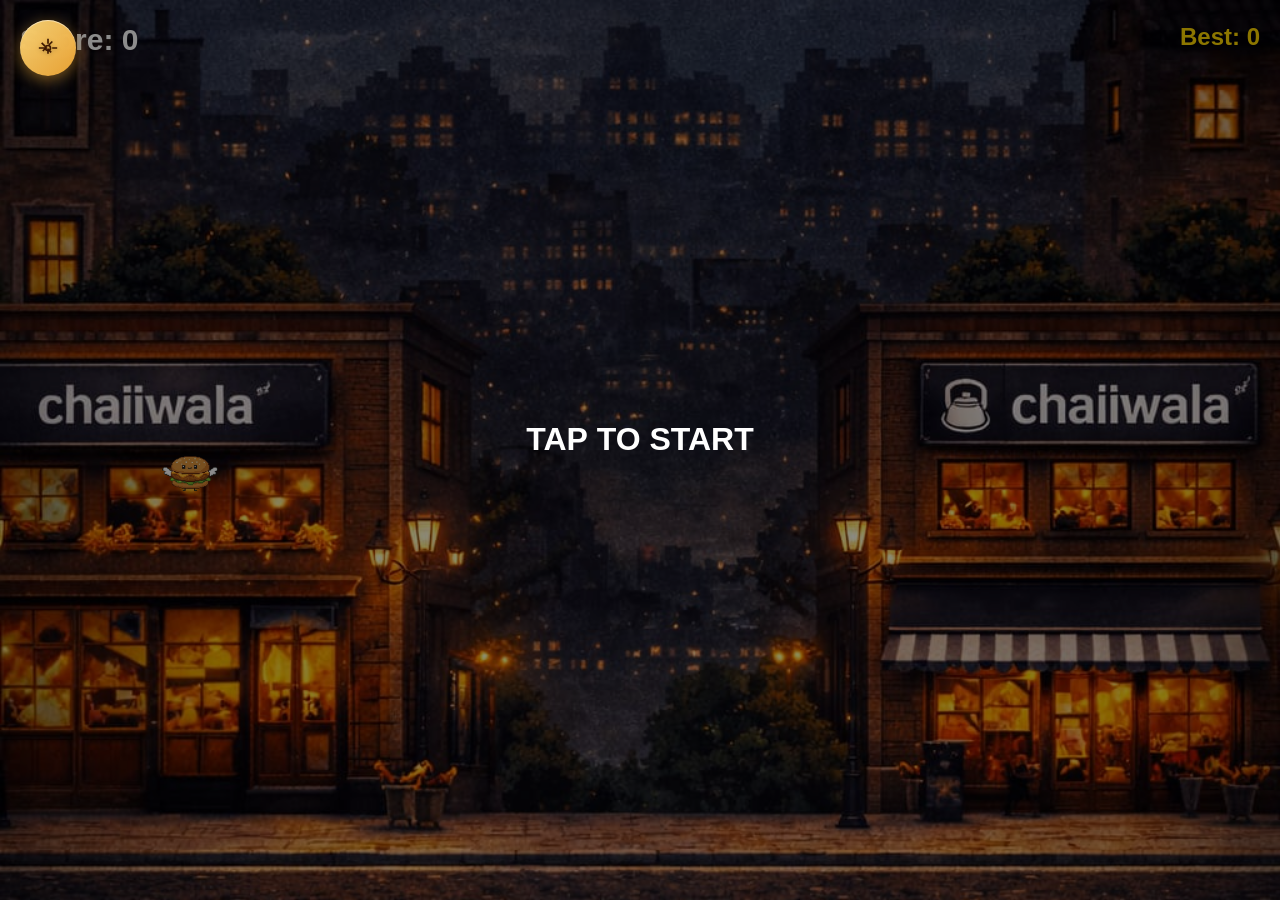
==== game.html @ 8007f1ac "Added a setting button to the home page and the game page. Also added the audios and dark and light " ====
<!DOCTYPE html>
<html lang="en">
<head>
    <meta charset="UTF-8">
    <meta name="viewport" content="width=device-width, initial-scale=1.0">
    <title>Flappy Chaiiwala</title>
    <link rel="manifest" href="/chaiiwala-bird/manifest.json">
    <meta name="theme-color" content="#ff6b35">
    <meta name="apple-mobile-web-app-capable" content="yes">
    <meta name="apple-mobile-web-app-status-bar-style" content="black-translucent">
    <meta name="apple-mobile-web-app-title" content="Flappy Chaiiwala">
    <link rel="apple-touch-icon" href="/chaiiwala-bird/img/burger.png">
    <link rel="stylesheet" href="game.css">
    <script src="game.js"></script>
</head>
<body>
    <canvas id="board"></canvas>


    <button id="settings-btn" class="settings-btn" onclick="toggleSettings()">
      <svg width="20" height="20" viewBox="0 0 24 24" fill="none" stroke="currentColor" stroke-width="2">
        <circle cx="12" cy="12" r="3"></circle>
        <path d="M12 1v6m0 6v6m5.2-14.8l-4.2 4.2m-3 3l-4.2 4.2M23 12h-6m-6 0H1m14.8 5.2l-4.2-4.2m-3-3l-4.2-4.2"></path>
      </svg>
    </button>


    <div id="settings-panel" class="settings-panel">
      <div class="settings-content">
        <h2 class="settings-title">SETTINGS</h2>
        
        <div class="setting-item">
          <label class="setting-label">
            <span>THEME</span>
            <div class="toggle-container">
              <span class="toggle-option">🌙 DARK</span>
              <label class="toggle-switch">
                <input type="checkbox" id="theme-toggle" onchange="toggleTheme()">
                <span class="toggle-slider"></span>
              </label>
              <span class="toggle-option">☀️ LIGHT</span>
            </div>
          </label>
        </div>

        <div class="setting-item">
          <label class="setting-label">
            <span>🎵 MUSIC</span>
            <label class="toggle-switch">
              <input type="checkbox" id="music-toggle" checked onchange="toggleMusic()">
              <span class="toggle-slider"></span>
            </label>
          </label>
        </div>

        <div class="setting-item">
          <label class="setting-label">
            <span>🔊 SOUND</span>
            <label class="toggle-switch">
              <input type="checkbox" id="sfx-toggle" checked onchange="toggleSFX()">
              <span class="toggle-slider"></span>
            </label>
          </label>
        </div>

        <button class="close-settings-btn" onclick="toggleSettings()">CLOSE</button>
      </div>
    </div>

    <div id="game-over-overlay" style="display: none;">
      <img id="game-over-bg" src="img/game_over_bg.png" alt="Game Over" class="game-over-bg">
      <div class="game-over-content">
        <div id="new-high-score" class="new-high-score">🎉 NEW HIGH SCORE! 🎉</div>
        <div class="score-display">
          <div class="current-score">Score: <span id="final-score">0</span></div>
          <div class="high-score">Best: <span id="display-high-score">0</span></div>
        </div>
        <button id="replay-btn" class="replay-button">REPLAY</button>
      </div>
    </div>
</body>
</html>
---- game.css ----
@import url('https://fonts.googleapis.com/css2?family=Press+Start+2P&display=swap');

html {
    margin: 0;
    padding: 0;
}

body {
    margin: 0;
    padding: 0;
    font-family:"Press Start 2P", cursive;
    text-align:center;
    transition: background 0.3s ease;
}

body.light-theme {
    background: #f5e6d3;
}

#board {
    display: block;
    margin: 0;
    padding: 0;
    width: 100vw;
    height: 100vh;
    background-image: url('img/game_bg_dark.jpg');
    background-size: cover;
    background-position: center;
    transition: background-image 0.3s ease;
}

body.light-theme #board {
    background-image: url('img/gamer_bg_light.png');
}

/* ── SETTINGS BUTTON (TOP LEFT) ── */
.settings-btn {
    position: fixed;
    top: 20px;
    left: 20px;
    z-index: 998;
    width: 56px;
    height: 56px;
    border-radius: 50%;
    border: none;
    background: linear-gradient(135deg, rgba(255, 217, 122, 0.95) 0%, rgba(244, 169, 53, 0.95) 100%);
    color: #3d1800;
    cursor: pointer;
    display: flex;
    align-items: center;
    justify-content: center;
    box-shadow: 
        0 4px 15px rgba(244, 169, 53, 0.5),
        0 2px 8px rgba(0, 0, 0, 0.3),
        inset 0 1px 0 rgba(255, 255, 255, 0.5);
    backdrop-filter: blur(10px);
    transition: all 0.3s cubic-bezier(0.34, 1.56, 0.64, 1);
}

body.light-theme .settings-btn {
    background: linear-gradient(135deg, rgba(255, 248, 231, 0.95) 0%, rgba(255, 228, 181, 0.95) 100%);
    border: 2px solid #7a3e00;
    color: #7a3e00;
    box-shadow: 
        0 4px 15px rgba(122, 62, 0, 0.3),
        0 2px 8px rgba(0, 0, 0, 0.2),
        inset 0 1px 0 rgba(255, 255, 255, 0.8);
}

.settings-btn:hover {
    transform: scale(1.1) rotate(90deg);
    box-shadow: 
        0 6px 20px rgba(244, 169, 53, 0.7),
        0 3px 10px rgba(0, 0, 0, 0.4),
        inset 0 1px 0 rgba(255, 255, 255, 0.6);
}

.settings-btn:active {
    transform: scale(0.95) rotate(90deg);
    box-shadow: 
        0 2px 8px rgba(244, 169, 53, 0.3),
        inset 0 2px 4px rgba(0, 0, 0, 0.2);
}

.settings-btn svg {
    transition: transform 0.3s ease;
    filter: drop-shadow(0 1px 2px rgba(0, 0, 0, 0.2));
}

.settings-btn:hover svg {
    transform: rotate(180deg);
}
/* ── SETTINGS PANEL ── */
.settings-panel {
    position: fixed;
    top: 0;
    left: -100%;
    width: min(350px, 85vw);
    height: 100vh;
    background: linear-gradient(160deg, #3d1800 0%, #5a2500 60%, #3d1800 100%);
    border-right: 4px solid #f4a935;
    z-index: 999;
    transition: left 0.3s cubic-bezier(0.34,1.56,0.64,1);
    box-shadow: 4px 0 30px rgba(0,0,0,0.5);
    padding: 80px 25px 25px;
    overflow-y: auto;
}

body.light-theme .settings-panel {
    background: linear-gradient(160deg, #fff8e7 0%, #ffe4b5 60%, #fff8e7 100%);
    border-right-color: #7a3e00;
}

.settings-panel.active {
    left: 0;
}

.settings-content {
    display: flex;
    flex-direction: column;
    gap: 25px;
}

.settings-title {
    font-family: 'Press Start 2P', monospace;
    font-size: 16px;
    color: #ffd97a;
    text-align: center;
    text-shadow: 0 2px 8px rgba(244,169,53,0.6);
    margin-bottom: 10px;
}

body.light-theme .settings-title {
    color: #7a3e00;
    text-shadow: 0 2px 4px rgba(122,62,0,0.3);
}

.setting-item {
    background: rgba(0,0,0,0.2);
    padding: 18px;
    border-radius: 12px;
    border: 2px solid rgba(244,169,53,0.3);
}

body.light-theme .setting-item {
    background: rgba(255,255,255,0.5);
    border-color: rgba(122,62,0,0.3);
}

.setting-label {
    display: flex;
    justify-content: space-between;
    align-items: center;
    font-family: 'Press Start 2P', monospace;
    font-size: 11px;
    color: #ffd97a;
    cursor: pointer;
}

body.light-theme .setting-label {
    color: #3d1800;
}

.toggle-container {
    display: flex;
    align-items: center;
    gap: 8px;
}

.toggle-option {
    font-size: 14px;
}

/* Toggle Switch */
.toggle-switch {
    position: relative;
    display: inline-block;
    width: 52px;
    height: 28px;
}

.toggle-switch input {
    opacity: 0;
    width: 0;
    height: 0;
}

.toggle-slider {
    position: absolute;
    cursor: pointer;
    top: 0;
    left: 0;
    right: 0;
    bottom: 0;
    background-color: #7a3e00;
    transition: 0.3s;
    border-radius: 28px;
    border: 2px solid #f4a935;
}

body.light-theme .toggle-slider {
    background-color: #ffe4b5;
    border-color: #7a3e00;
}

.toggle-slider:before {
    position: absolute;
    content: "";
    height: 20px;
    width: 20px;
    left: 2px;
    bottom: 2px;
    background-color: #ffd97a;
    transition: 0.3s;
    border-radius: 50%;
}

body.light-theme .toggle-slider:before {
    background-color: #7a3e00;
}

input:checked + .toggle-slider {
    background-color: #f4a935;
}

body.light-theme input:checked + .toggle-slider {
    background-color: #7a3e00;
}

input:checked + .toggle-slider:before {
    transform: translateX(24px);
    background-color: #3d1800;
}

body.light-theme input:checked + .toggle-slider:before {
    background-color: #ffd97a;
}

.close-settings-btn {
    font-family: 'Press Start 2P', monospace;
    font-size: 11px;
    color: #3b1a00;
    background: linear-gradient(180deg, #ffd97a 0%, #f4a935 50%, #e08010 100%);
    border: 3px solid #7a3e00;
    border-radius: 10px;
    padding: 12px 32px;
    cursor: pointer;
    box-shadow: 0 4px 0 #7a3e00;
    transition: transform 0.1s, box-shadow 0.1s;
    width: 100%;
    letter-spacing: 1px;
    margin-top: 15px;
}

.close-settings-btn:hover { 
    filter: brightness(1.1); 
}

.close-settings-btn:active { 
    transform: translateY(4px); 
    box-shadow: 0 0 0 #7a3e00; 
}

/* GAME OVER OVERLAY */
#game-over-overlay {
  position: fixed;
  top: 0;
  left: 0;
  width: 100vw;
  height: 100vh;
  background: rgba(0, 0, 0, 0.6);
  display: flex;
  align-items: center;
  justify-content: center;
  z-index: 997;
}

body.light-theme #game-over-overlay {
  background: rgba(245, 230, 211, 0.85);
}

.game-over-bg {
  max-width: 90vw;
  max-height: 80vh;
  width: auto;
  height: auto;
  position: relative;
  transition: opacity 0.3s ease;
}

.game-over-content {
  position: absolute;
  top: 50%;
  left: 50%;
  transform: translate(-50%, -50%);
  text-align: center;
  display: flex;
  flex-direction: column;
  align-items: center;
  gap: 20px;
  width: 100%;
  padding-top: 80px;
}

.new-high-score {
  font-family: 'Press Start 2P', monospace;
  font-size: 18px;
  color: #FFD700;
  text-shadow: 2px 2px 4px rgba(0, 0, 0, 0.5);
  display: none;
  animation: bounce 0.5s ease-in-out;
}

body.light-theme .new-high-score {
  color: #FF8C00;
  text-shadow: 2px 2px 4px rgba(0, 0, 0, 0.3);
}

.new-high-score.show {
  display: block;
}

@keyframes bounce {
  0%, 100% { transform: scale(1); }
  50% { transform: scale(1.1); }
}

.score-display {
  display: flex;
  flex-direction: column;
  gap: 12px;
  font-family: 'Press Start 2P', monospace;
  font-size: 20px;
}

.current-score {
  color: #FFF3C4;
  text-shadow: 0 2px 4px rgba(0,0,0,0.4);
}

body.light-theme .current-score {
  color: #3d1800;
  text-shadow: 0 2px 4px rgba(255,255,255,0.6);
}

.high-score {
  color: #FFF3C4;
  text-shadow: 0 2px 4px rgba(0,0,0,0.4);
  font-weight: bold;
}

body.light-theme .high-score {
  color: #7a3e00;
  text-shadow: 0 2px 4px rgba(255,255,255,0.6);
}

.replay-button {
  font-family: 'Press Start 2P', monospace;
  font-size: 18px;
  color: white;
  background: linear-gradient(180deg, #4CAF50 0%, #45a049 100%);
  border: 4px solid #2d6b2f;
  border-radius: 12px;
  padding: 16px 48px;
  cursor: pointer;
  box-shadow: 0 6px 0 #2d6b2f, 0 10px 20px rgba(0, 0, 0, 0.4);
  transition: transform 0.1s, box-shadow 0.1s;
  text-shadow: 2px 2px 4px rgba(0, 0, 0, 0.5);
}

.replay-button:hover {
  transform: translateY(2px);
  box-shadow: 0 4px 0 #2d6b2f, 0 6px 15px rgba(0, 0, 0, 0.4);
}

.replay-button:active {
  transform: translateY(6px);
  box-shadow: 0 0 0 #2d6b2f;
}

@media (max-width: 768px) {
  .score-display {
    font-size: 16px;
  }
  
  .new-high-score {
    font-size: 14px;
  }
  
  .replay-button {
    font-size: 14px;
    padding: 12px 36px;
  }

  .settings-panel {
    width: 90vw;
  }

  .settings-title {
    font-size: 14px;
  }

  .setting-label {
    font-size: 10px;
  }
}
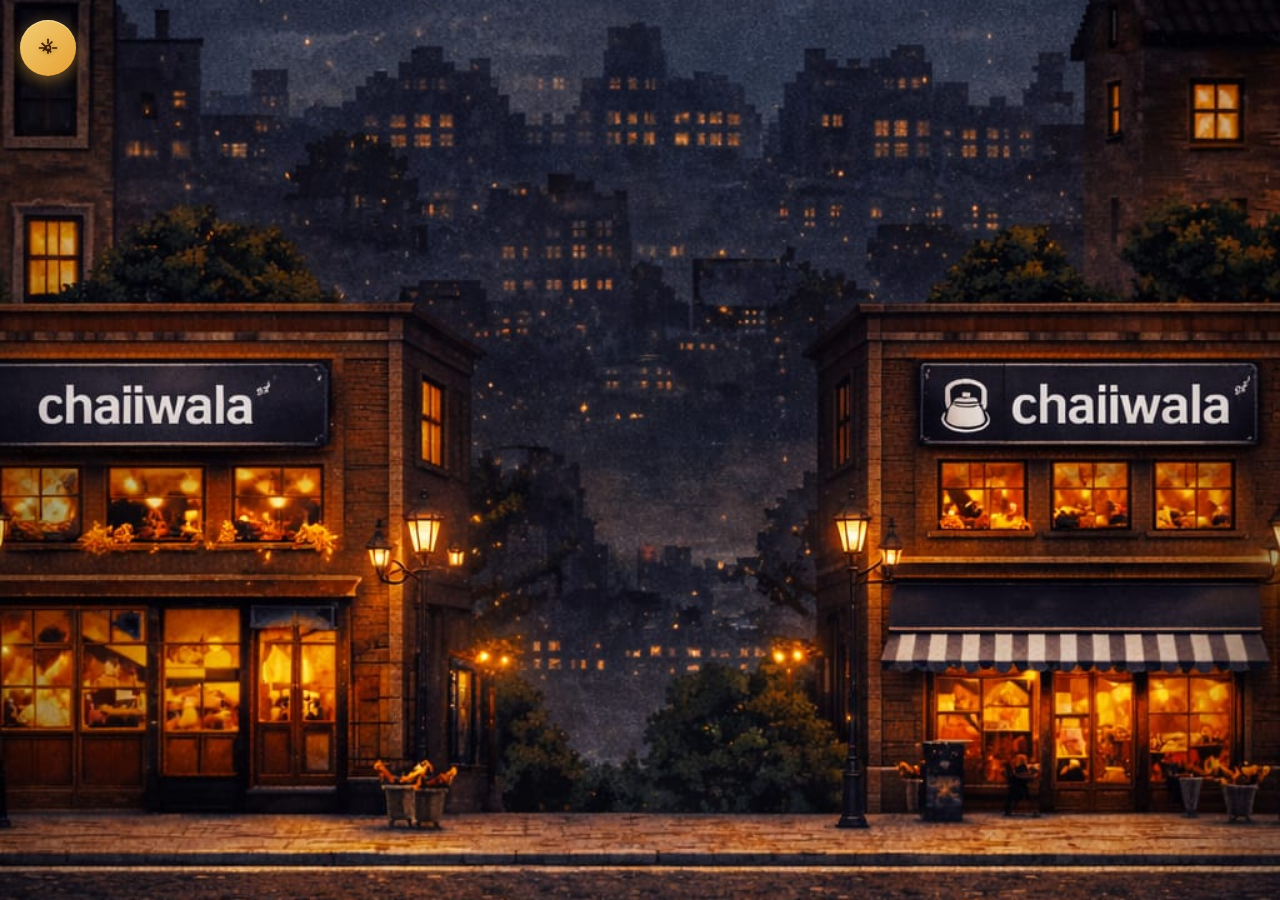
==== commit 382fe24a: "Update game.html" ====
--- a/game.html
+++ b/game.html
@@ -43,40 +43,24 @@
           </label>
         </div>
 
-        <div class="setting-item">
-          <label class="setting-label">
-            <span>🎵 MUSIC</span>
-            <label class="toggle-switch">
-              <input type="checkbox" id="music-toggle" checked onchange="toggleMusic()">
-              <span class="toggle-slider"></span>
-            </label>
-          </label>
-        </div>
-
-        <div class="setting-item">
-          <label class="setting-label">
-            <span>🔊 SOUND</span>
-            <label class="toggle-switch">
-              <input type="checkbox" id="sfx-toggle" checked onchange="toggleSFX()">
-              <span class="toggle-slider"></span>
-            </label>
-          </label>
-        </div>
 
         <button class="close-settings-btn" onclick="toggleSettings()">CLOSE</button>
       </div>
     </div>
 
     <div id="game-over-overlay" style="display: none;">
-      <img id="game-over-bg" src="img/game_over_bg.png" alt="Game Over" class="game-over-bg">
+      <img id="game-over-bg" src="img/game_over_dark.png" alt="Game Over" class="game-over-bg">
       <div class="game-over-content">
         <div id="new-high-score" class="new-high-score">🎉 NEW HIGH SCORE! 🎉</div>
         <div class="score-display">
           <div class="current-score">Score: <span id="final-score">0</span></div>
           <div class="high-score">Best: <span id="display-high-score">0</span></div>
         </div>
+<div class="game-buttons">
         <button id="replay-btn" class="replay-button">REPLAY</button>
+<button id="home-btn" class="home-button" onclick="goHome()">HOME</button>
       </div>
     </div>
+</div>
 </body>
 </html>
--- a/game.css
+++ b/game.css
@@ -354,6 +354,39 @@
   text-shadow: 0 2px 4px rgba(255,255,255,0.6);
 }
 
+
+/* BUTTON ROW */
+.game-buttons {
+  display: flex;
+  gap: 20px;
+  margin-top: 10px;
+}
+
+
+.home-button {
+  font-family: 'Press Start 2P', monospace;
+  font-size: 18px;
+  color: white;
+  background: linear-gradient(180deg, #ff6b35 0%, #e65a28 100%);
+  border: 4px solid #9c3417;
+  border-radius: 12px;
+  padding: 16px 40px;
+  cursor: pointer;
+  box-shadow: 0 6px 0 #9c3417, 0 10px 20px rgba(0, 0, 0, 0.4);
+  transition: transform 0.1s, box-shadow 0.1s;
+  text-shadow: 2px 2px 4px rgba(0,0,0,0.5);
+}
+
+.home-button:hover {
+  transform: translateY(2px);
+  box-shadow: 0 4px 0 #9c3417, 0 6px 15px rgba(0,0,0,0.4);
+}
+
+.home-button:active {
+  transform: translateY(6px);
+  box-shadow: 0 0 0 #9c3417;
+}
+
 .replay-button {
   font-family: 'Press Start 2P', monospace;
   font-size: 18px;
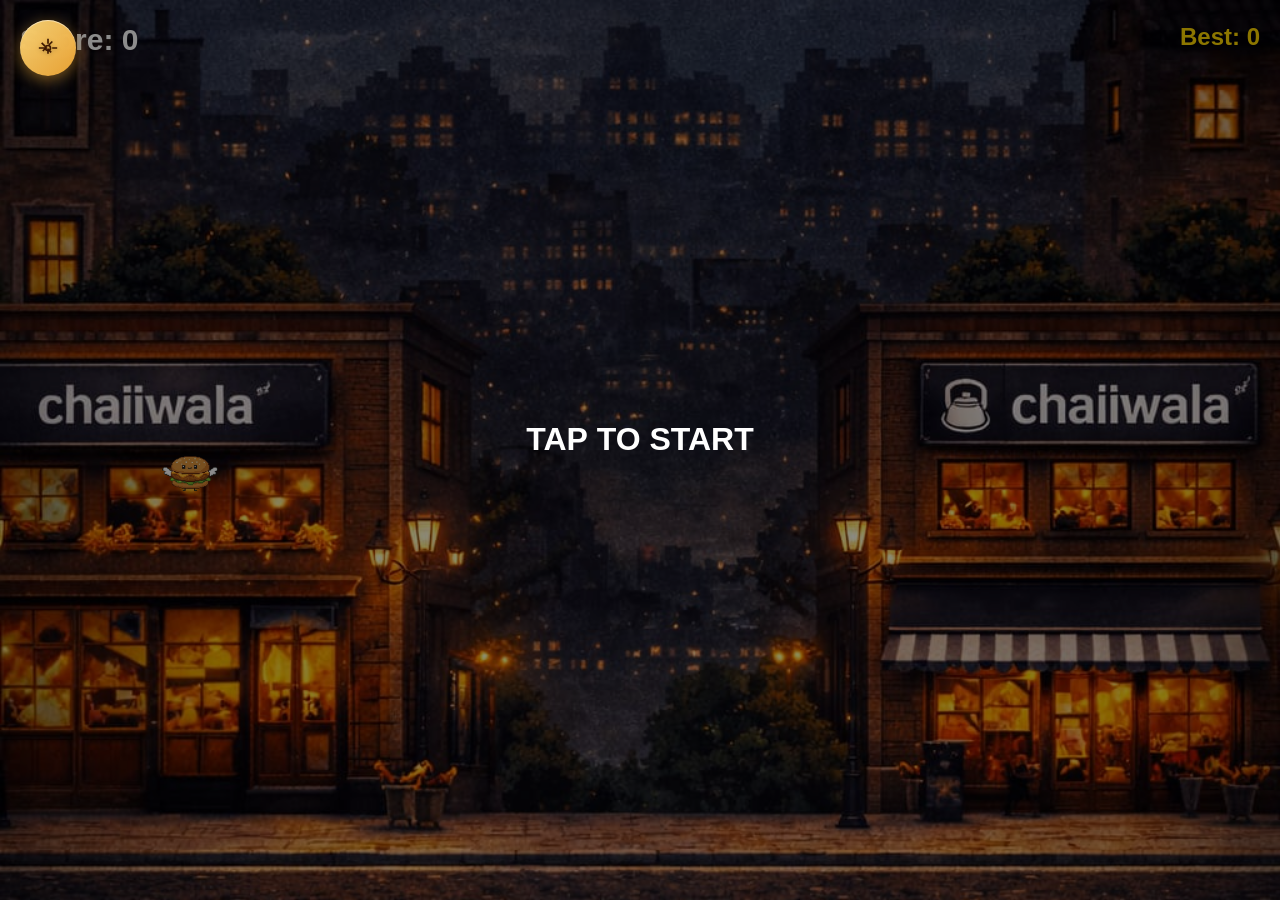
==== commit c4791437: "Revert broken commits, hide settings during gameplay, add Main Menu button on game over" ====
--- a/game.html
+++ b/game.html
@@ -56,11 +56,11 @@
           <div class="current-score">Score: <span id="final-score">0</span></div>
           <div class="high-score">Best: <span id="display-high-score">0</span></div>
         </div>
-<div class="game-buttons">
-        <button id="replay-btn" class="replay-button">REPLAY</button>
-<button id="home-btn" class="home-button" onclick="goHome()">HOME</button>
+        <div class="game-buttons">
+          <button id="replay-btn" class="replay-button">REPLAY</button>
+          <button id="home-btn" class="home-button">MAIN MENU</button>
+        </div>
       </div>
     </div>
-</div>
 </body>
 </html>
--- a/game.css
+++ b/game.css
@@ -354,37 +354,10 @@
   text-shadow: 0 2px 4px rgba(255,255,255,0.6);
 }
 
-
-/* BUTTON ROW */
 .game-buttons {
   display: flex;
   gap: 20px;
   margin-top: 10px;
-}
-
-
-.home-button {
-  font-family: 'Press Start 2P', monospace;
-  font-size: 18px;
-  color: white;
-  background: linear-gradient(180deg, #ff6b35 0%, #e65a28 100%);
-  border: 4px solid #9c3417;
-  border-radius: 12px;
-  padding: 16px 40px;
-  cursor: pointer;
-  box-shadow: 0 6px 0 #9c3417, 0 10px 20px rgba(0, 0, 0, 0.4);
-  transition: transform 0.1s, box-shadow 0.1s;
-  text-shadow: 2px 2px 4px rgba(0,0,0,0.5);
-}
-
-.home-button:hover {
-  transform: translateY(2px);
-  box-shadow: 0 4px 0 #9c3417, 0 6px 15px rgba(0,0,0,0.4);
-}
-
-.home-button:active {
-  transform: translateY(6px);
-  box-shadow: 0 0 0 #9c3417;
 }
 
 .replay-button {
@@ -411,6 +384,30 @@
   box-shadow: 0 0 0 #2d6b2f;
 }
 
+.home-button {
+  font-family: 'Press Start 2P', monospace;
+  font-size: 18px;
+  color: white;
+  background: linear-gradient(180deg, #ff6b35 0%, #e65a28 100%);
+  border: 4px solid #9c3417;
+  border-radius: 12px;
+  padding: 16px 40px;
+  cursor: pointer;
+  box-shadow: 0 6px 0 #9c3417, 0 10px 20px rgba(0, 0, 0, 0.4);
+  transition: transform 0.1s, box-shadow 0.1s;
+  text-shadow: 2px 2px 4px rgba(0, 0, 0, 0.5);
+}
+
+.home-button:hover {
+  transform: translateY(2px);
+  box-shadow: 0 4px 0 #9c3417, 0 6px 15px rgba(0, 0, 0, 0.4);
+}
+
+.home-button:active {
+  transform: translateY(6px);
+  box-shadow: 0 0 0 #9c3417;
+}
+
 @media (max-width: 768px) {
   .score-display {
     font-size: 16px;
@@ -420,7 +417,8 @@
     font-size: 14px;
   }
   
-  .replay-button {
+  .replay-button,
+  .home-button {
     font-size: 14px;
     padding: 12px 36px;
   }
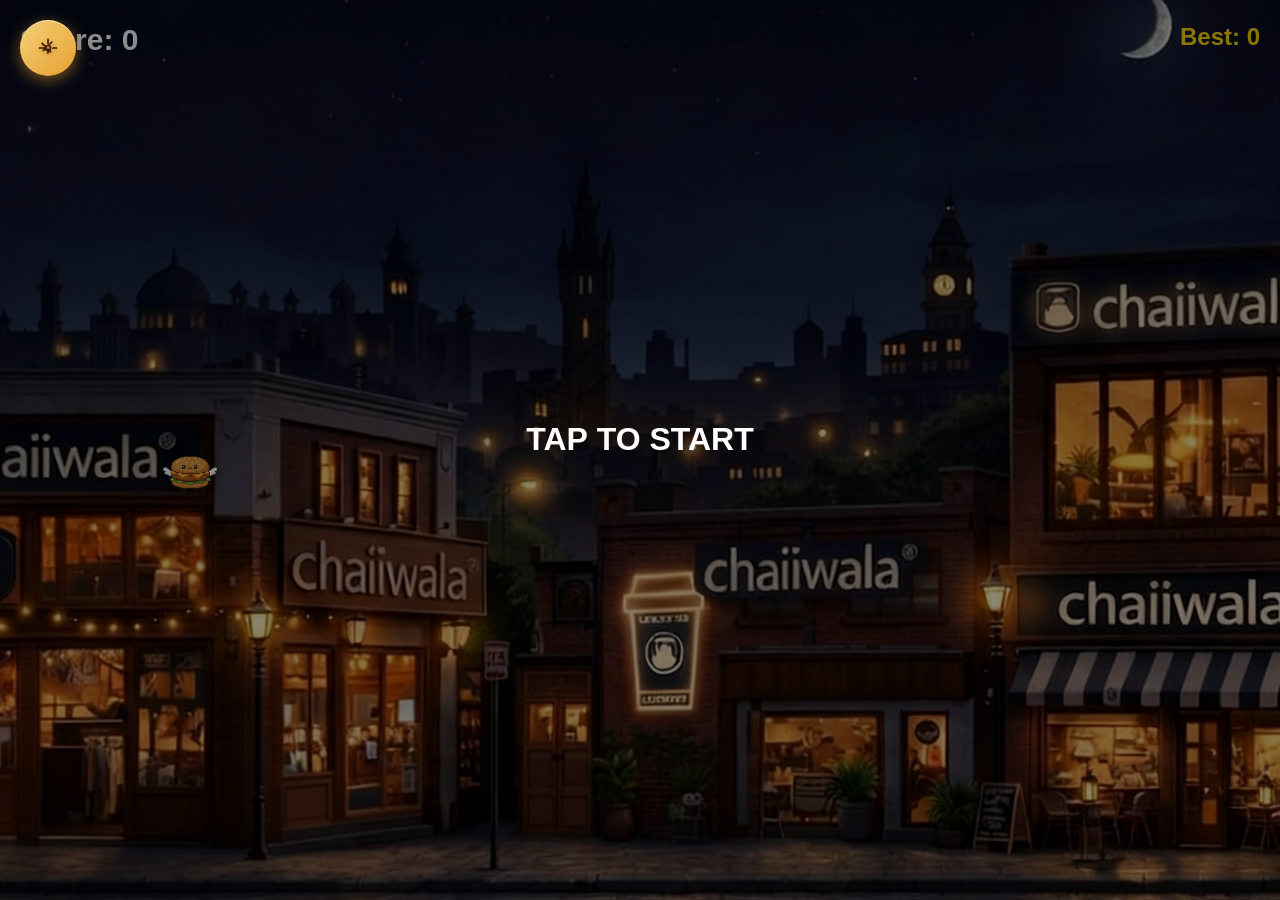
==== commit 0196da45: "Added fonts" ====
--- a/game.html
+++ b/game.html
@@ -3,13 +3,14 @@
 <head>
     <meta charset="UTF-8">
     <meta name="viewport" content="width=device-width, initial-scale=1.0">
-    <title>Flappy Chaiiwala</title>
+    <title>Flappy Wala</title>
     <link rel="manifest" href="/chaiiwala-bird/manifest.json">
     <meta name="theme-color" content="#ff6b35">
     <meta name="apple-mobile-web-app-capable" content="yes">
     <meta name="apple-mobile-web-app-status-bar-style" content="black-translucent">
     <meta name="apple-mobile-web-app-title" content="Flappy Chaiiwala">
     <link rel="apple-touch-icon" href="/chaiiwala-bird/img/burger.png">
+    <link rel="stylesheet" href="fonts/fonts.css">
     <link rel="stylesheet" href="game.css">
     <script src="game.js"></script>
 </head>
--- a/fonts/fonts.css
+++ b/fonts/fonts.css
@@ -0,0 +1,15 @@
+@font-face {
+  font-family: 'CentaurMTStd';
+  src: url('../../CentaurMTStd-Bold.ttf') format('truetype');
+  font-weight: bold;
+  font-style: normal;
+  font-display: swap;
+}
+
+@font-face {
+  font-family: 'MyriadPro-SemiBold';
+  src: url('../../MYRIADPRO-SEMIBOLD.OTF') format('opentype');
+  font-weight: 600;
+  font-style: normal;
+  font-display: swap;
+}
--- a/game.css
+++ b/game.css
@@ -1,5 +1,3 @@
-@import url('https://fonts.googleapis.com/css2?family=Press+Start+2P&display=swap');
-
 html {
     margin: 0;
     padding: 0;
@@ -8,7 +6,7 @@
 body {
     margin: 0;
     padding: 0;
-    font-family:"Press Start 2P", cursive;
+    font-family:'MyriadPro-SemiBold', sans-serif;
     text-align:center;
     transition: background 0.3s ease;
 }
@@ -23,14 +21,14 @@
     padding: 0;
     width: 100vw;
     height: 100vh;
-    background-image: url('img/game_bg_dark.jpg');
+    background-image: url('img/game_bg_dark.jpeg');
     background-size: cover;
     background-position: center;
     transition: background-image 0.3s ease;
 }
 
 body.light-theme #board {
-    background-image: url('img/gamer_bg_light.png');
+    background-image: url('img/game_bg_light.jpeg');
 }
 
 /* ── SETTINGS BUTTON (TOP LEFT) ── */
@@ -122,7 +120,7 @@
 }
 
 .settings-title {
-    font-family: 'Press Start 2P', monospace;
+    font-family: 'MyriadPro-SemiBold', sans-serif;
     font-size: 16px;
     color: #ffd97a;
     text-align: center;
@@ -151,7 +149,7 @@
     display: flex;
     justify-content: space-between;
     align-items: center;
-    font-family: 'Press Start 2P', monospace;
+    font-family: 'MyriadPro-SemiBold', sans-serif;
     font-size: 11px;
     color: #ffd97a;
     cursor: pointer;
@@ -237,7 +235,7 @@
 }
 
 .close-settings-btn {
-    font-family: 'Press Start 2P', monospace;
+    font-family: 'MyriadPro-SemiBold', sans-serif;
     font-size: 11px;
     color: #3b1a00;
     background: linear-gradient(180deg, #ffd97a 0%, #f4a935 50%, #e08010 100%);
@@ -303,7 +301,7 @@
 }
 
 .new-high-score {
-  font-family: 'Press Start 2P', monospace;
+  font-family: 'MyriadPro-SemiBold', sans-serif;
   font-size: 18px;
   color: #FFD700;
   text-shadow: 2px 2px 4px rgba(0, 0, 0, 0.5);
@@ -329,7 +327,7 @@
   display: flex;
   flex-direction: column;
   gap: 12px;
-  font-family: 'Press Start 2P', monospace;
+  font-family: 'MyriadPro-SemiBold', sans-serif;
   font-size: 20px;
 }
 
@@ -356,12 +354,14 @@
 
 .game-buttons {
   display: flex;
-  gap: 20px;
+  flex-direction: column;
+  align-items: center;
+  gap: 12px;
   margin-top: 10px;
 }
 
 .replay-button {
-  font-family: 'Press Start 2P', monospace;
+  font-family: 'MyriadPro-SemiBold', sans-serif;
   font-size: 18px;
   color: white;
   background: linear-gradient(180deg, #4CAF50 0%, #45a049 100%);
@@ -385,7 +385,7 @@
 }
 
 .home-button {
-  font-family: 'Press Start 2P', monospace;
+  font-family: 'MyriadPro-SemiBold', sans-serif;
   font-size: 18px;
   color: white;
   background: linear-gradient(180deg, #ff6b35 0%, #e65a28 100%);
